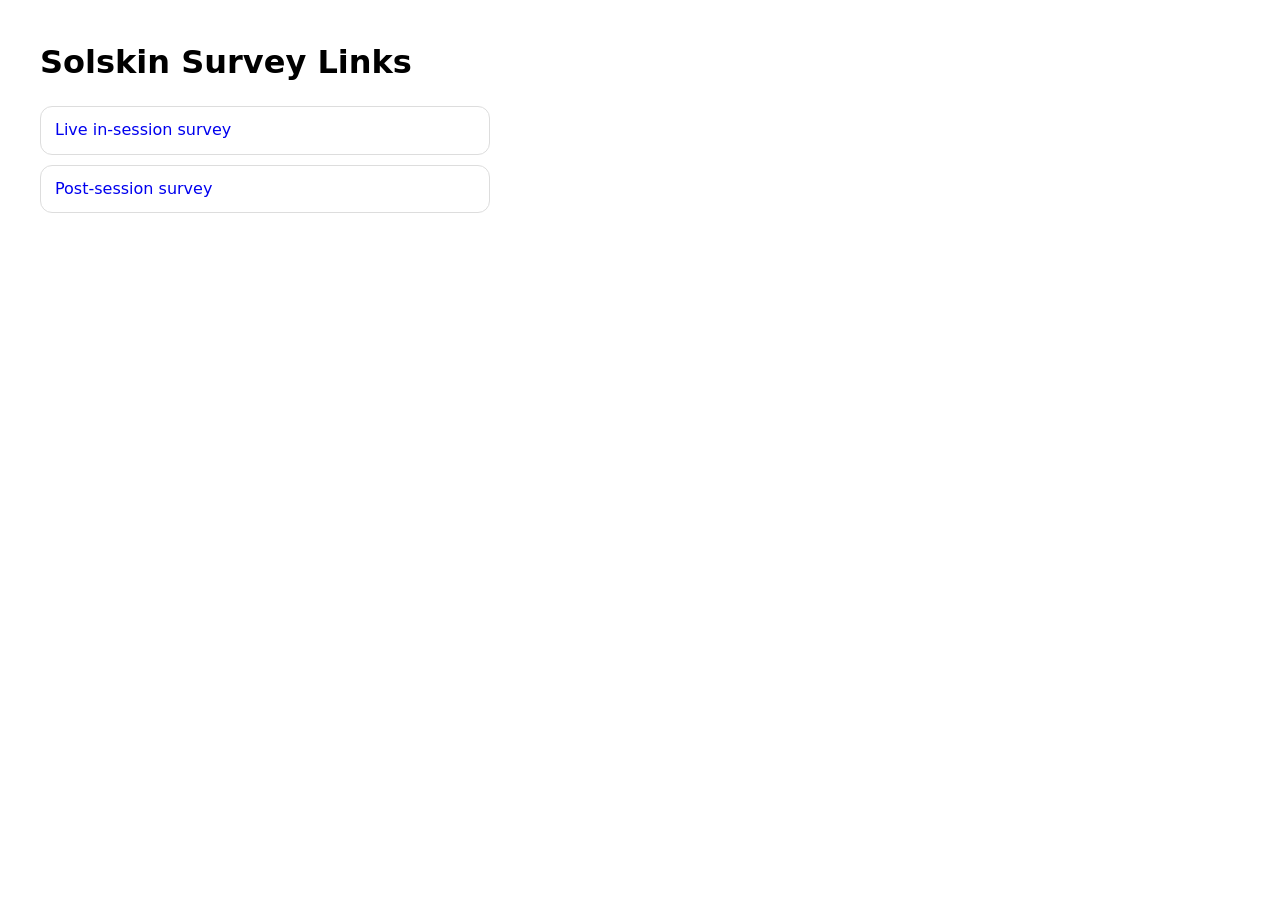
==== index.html @ 8ecad268 "Create index.html" ====
<!doctype html>
<html lang="en">
<head>
  <meta charset="utf-8" />
  <meta name="viewport" content="width=device-width,initial-scale=1" />
  <title>Solskin Surveys</title>
  <style>
    body{font-family:system-ui,-apple-system,Segoe UI,Roboto,Helvetica,Arial; margin:40px; line-height:1.4}
    a{display:block; padding:12px 14px; border:1px solid #ddd; border-radius:12px; text-decoration:none; margin:10px 0; max-width:420px}
    a:hover{background:#fafafa}
  </style>
</head>
<body>
  <h1>Solskin Survey Links</h1>
  <a href="./Live/">Live in-session survey</a>
  <a href="./Post/">Post-session survey</a>
</body>
</html>
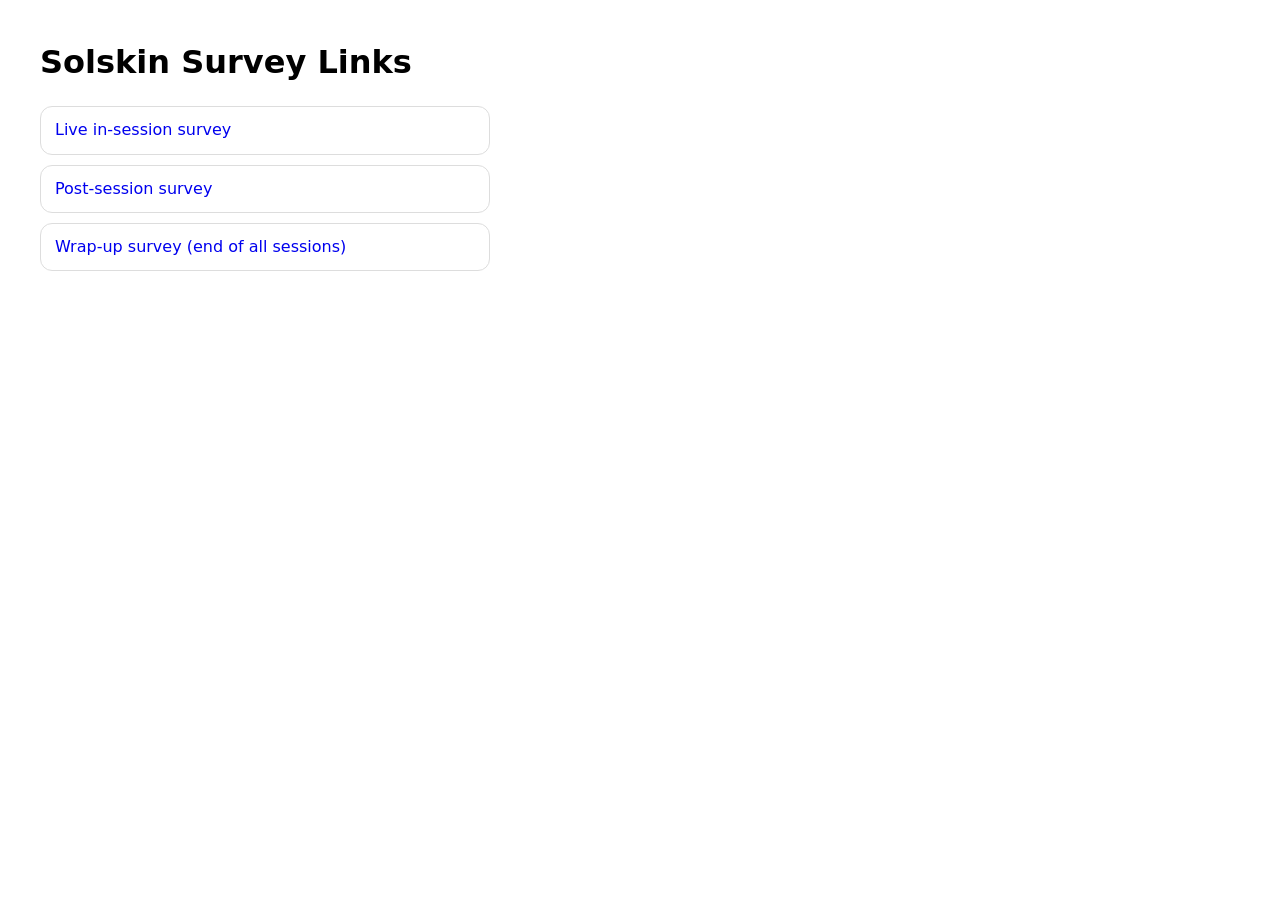
==== commit 39b0b19c: "Update index.html" ====
--- a/index.html
+++ b/index.html
@@ -14,5 +14,6 @@
   <h1>Solskin Survey Links</h1>
   <a href="./Live/">Live in-session survey</a>
   <a href="./Post/">Post-session survey</a>
+  <a href="./Wrapup/">Wrap-up survey (end of all sessions)</a>
 </body>
 </html>
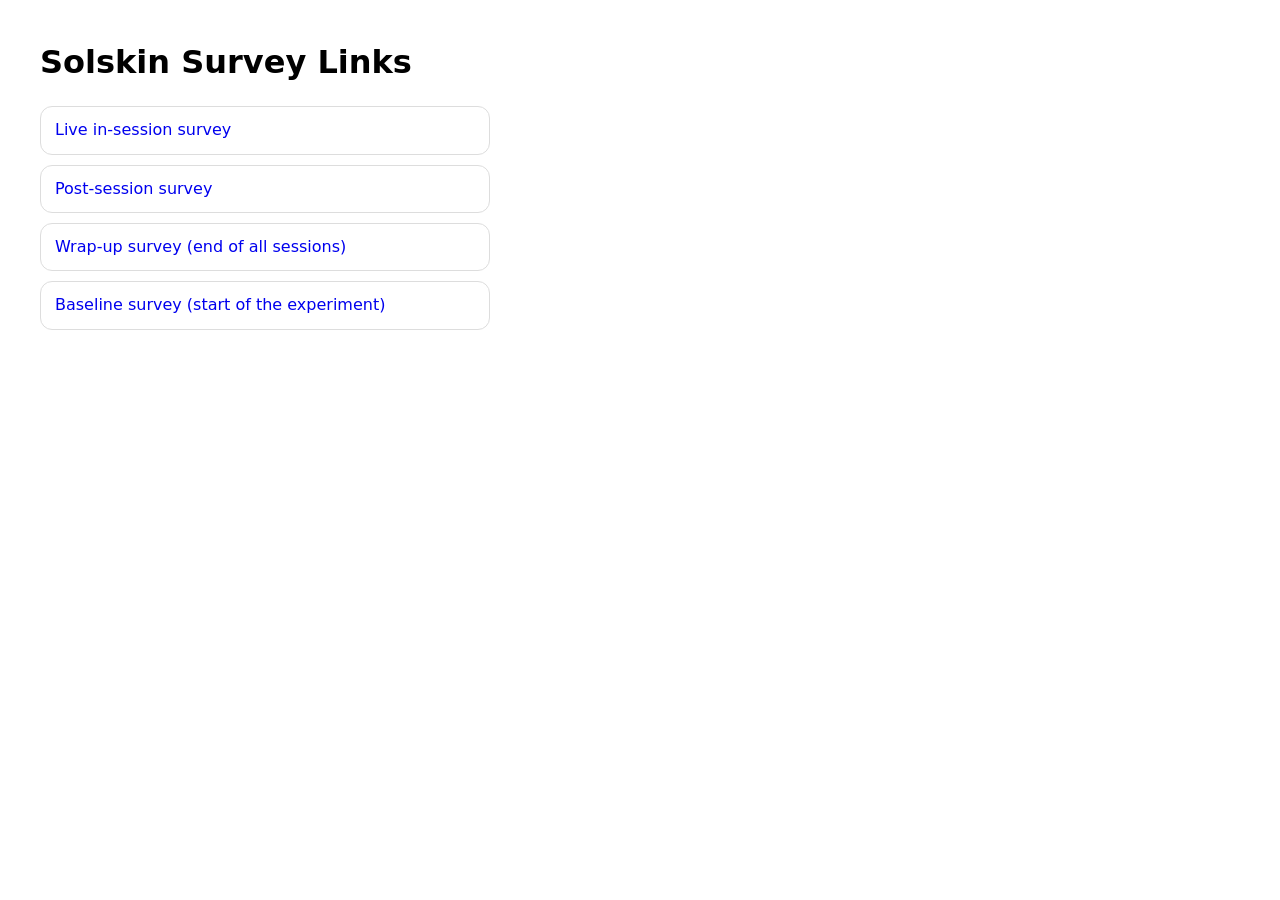
==== commit 99d0d5a4: "Update index.html" ====
--- a/index.html
+++ b/index.html
@@ -15,5 +15,6 @@
   <a href="./Live/">Live in-session survey</a>
   <a href="./Post/">Post-session survey</a>
   <a href="./Wrapup/">Wrap-up survey (end of all sessions)</a>
+  <a href="./Baseline/">Baseline survey (start of the experiment)</a>
 </body>
 </html>
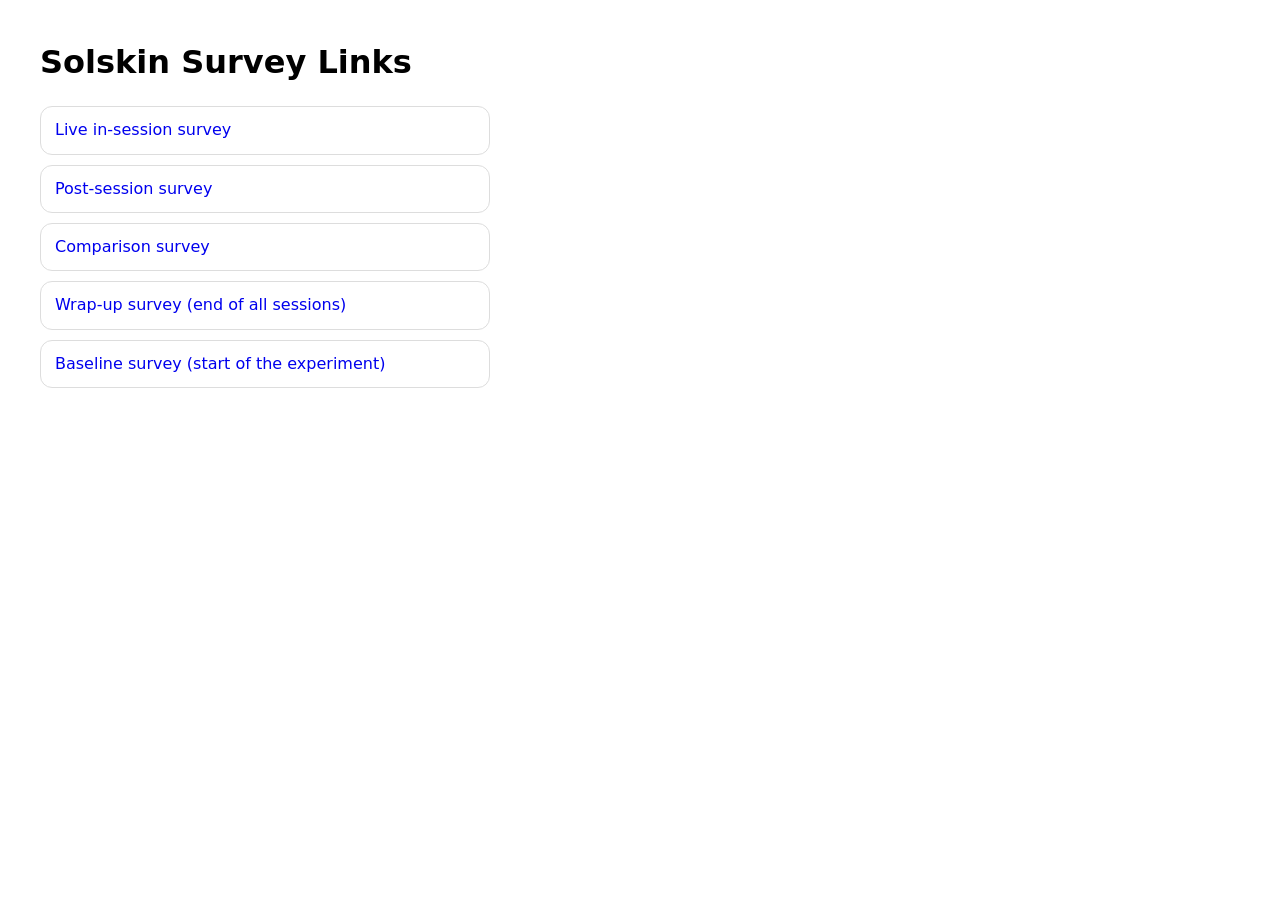
==== commit 01cec2fb: "Update index.html" ====
--- a/index.html
+++ b/index.html
@@ -14,6 +14,7 @@
   <h1>Solskin Survey Links</h1>
   <a href="./Live/">Live in-session survey</a>
   <a href="./Post/">Post-session survey</a>
+  <a href="./Compare/">Comparison survey</a>
   <a href="./Wrapup/">Wrap-up survey (end of all sessions)</a>
   <a href="./Baseline/">Baseline survey (start of the experiment)</a>
 </body>
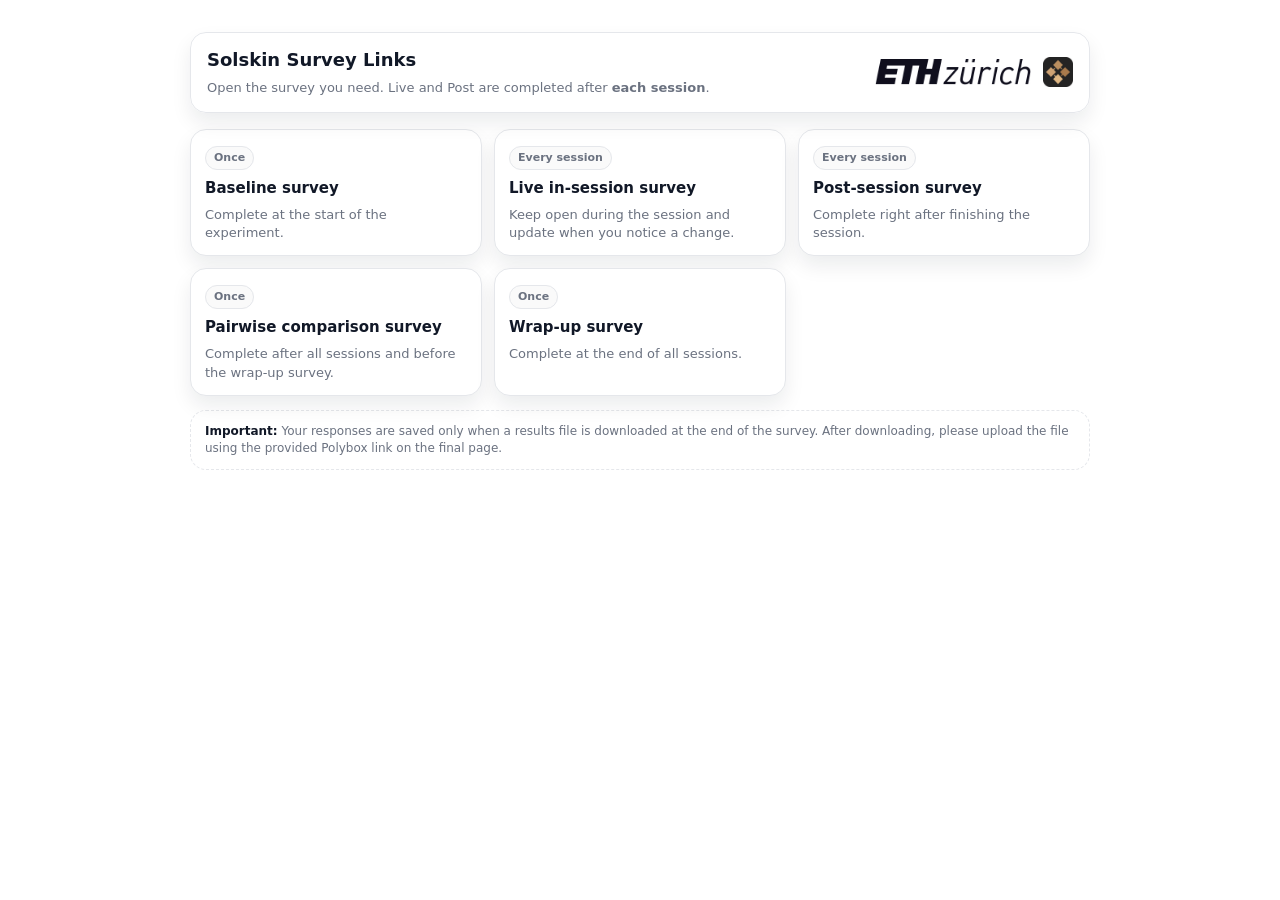
==== commit e0b86937: "Update index.html" ====
--- a/index.html
+++ b/index.html
@@ -5,17 +5,143 @@
   <meta name="viewport" content="width=device-width,initial-scale=1" />
   <title>Solskin Surveys</title>
   <style>
-    body{font-family:system-ui,-apple-system,Segoe UI,Roboto,Helvetica,Arial; margin:40px; line-height:1.4}
-    a{display:block; padding:12px 14px; border:1px solid #ddd; border-radius:12px; text-decoration:none; margin:10px 0; max-width:420px}
-    a:hover{background:#fafafa}
+    :root{
+      --bg:#ffffff;
+      --text:#111827;
+      --muted:#6b7280;
+      --line:#e5e7eb;
+      --card:#ffffff;
+      --accent:#c9a46a;
+      --accent2:#2563eb;
+      --shadow: 0 10px 20px rgba(17,24,39,.08);
+    }
+    *{box-sizing:border-box}
+    body{
+      font-family: ui-sans-serif, system-ui, -apple-system, Segoe UI, Roboto, Helvetica, Arial;
+      margin:0;
+      padding:32px 16px;
+      background:var(--bg);
+      color:var(--text);
+      line-height:1.45;
+    }
+    .wrap{max-width:900px; margin:0 auto}
+    .header{
+      display:flex; align-items:center; justify-content:space-between; gap:14px;
+      padding:14px 16px;
+      border:1px solid var(--line);
+      border-radius:16px;
+      background:rgba(255,255,255,.92);
+      backdrop-filter: blur(10px);
+      box-shadow: var(--shadow);
+    }
+    .logos{display:flex; align-items:center; gap:12px}
+    .logo{height:28px; width:auto; object-fit:contain}
+    .logo.eth{height:26px}
+    .logo.solskin{height:30px}
+    h1{font-size:18px; margin:0}
+    .sub{margin:6px 0 0; color:var(--muted); font-size:13px}
+    .grid{
+      display:grid;
+      grid-template-columns: repeat(auto-fit, minmax(260px, 1fr));
+      gap:12px;
+      margin-top:16px;
+    }
+    .card{
+      border:1px solid var(--line);
+      border-radius:16px;
+      background:var(--card);
+      box-shadow: var(--shadow);
+      padding:14px 14px 12px;
+      text-decoration:none;
+      color:inherit;
+      display:block;
+      transition: transform .06s ease, border-color .12s ease;
+    }
+    .card:hover{
+      border-color: rgba(201,164,106,.9);
+      transform: translateY(-1px);
+    }
+    .kicker{
+      display:inline-flex;
+      align-items:center;
+      gap:8px;
+      font-size:12px;
+      color:var(--muted);
+      margin-bottom:8px;
+    }
+    .badge{
+      font-size:11px;
+      padding:3px 8px;
+      border-radius:999px;
+      border:1px solid var(--line);
+      background:#fafafa;
+      color:var(--muted);
+      font-weight:700;
+      white-space:nowrap;
+    }
+    .title{font-weight:900; font-size:15px; margin:0 0 6px}
+    .desc{margin:0; color:var(--muted); font-size:13px}
+    .note{
+      margin-top:14px;
+      border:1px dashed var(--line);
+      border-radius:16px;
+      padding:12px 14px;
+      color:var(--muted);
+      font-size:12px;
+      background:#fff;
+    }
+    .note strong{color:var(--text)}
   </style>
 </head>
 <body>
-  <h1>Solskin Survey Links</h1>
-  <a href="./Live/">Live in-session survey</a>
-  <a href="./Post/">Post-session survey</a>
-  <a href="./Compare/">Comparison survey</a>
-  <a href="./Wrapup/">Wrap-up survey (end of all sessions)</a>
-  <a href="./Baseline/">Baseline survey (start of the experiment)</a>
+  <div class="wrap">
+    <div class="header">
+      <div>
+        <h1>Solskin Survey Links</h1>
+        <div class="sub">Open the survey you need. Live and Post are completed after <strong>each session</strong>.</div>
+      </div>
+      <div class="logos" aria-hidden="true">
+        <img class="logo eth" src="./Assets/eth_logo.jpg" alt="ETH Zürich" />
+        <img class="logo solskin" src="./Assets/solskin_logo.png" alt="Solskin" />
+      </div>
+    </div>
+
+    <div class="grid">
+      <a class="card" href="./Baseline/">
+        <div class="kicker"><span class="badge">Once</span></div>
+        <p class="title">Baseline survey</p>
+        <p class="desc">Complete at the start of the experiment.</p>
+      </a>
+
+      <a class="card" href="./Live/">
+        <div class="kicker"><span class="badge">Every session</span></div>
+        <p class="title">Live in-session survey</p>
+        <p class="desc">Keep open during the session and update when you notice a change.</p>
+      </a>
+
+      <a class="card" href="./Post/">
+        <div class="kicker"><span class="badge">Every session</span></div>
+        <p class="title">Post-session survey</p>
+        <p class="desc">Complete right after finishing the session.</p>
+      </a>
+
+      <a class="card" href="./Compare/">
+        <div class="kicker"><span class="badge">Once</span></div>
+        <p class="title">Pairwise comparison survey</p>
+        <p class="desc">Complete after all sessions and before the wrap-up survey.</p>
+      </a>
+
+      <a class="card" href="./Wrapup/">
+        <div class="kicker"><span class="badge">Once</span></div>
+        <p class="title">Wrap-up survey</p>
+        <p class="desc">Complete at the end of all sessions.</p>
+      </a>
+    </div>
+
+    <div class="note">
+      <strong>Important:</strong> Your responses are saved only when a results file is downloaded at the end of the survey.  
+      After downloading, please upload the file using the provided Polybox link on the final page.
+    </div>
+  </div>
 </body>
 </html>
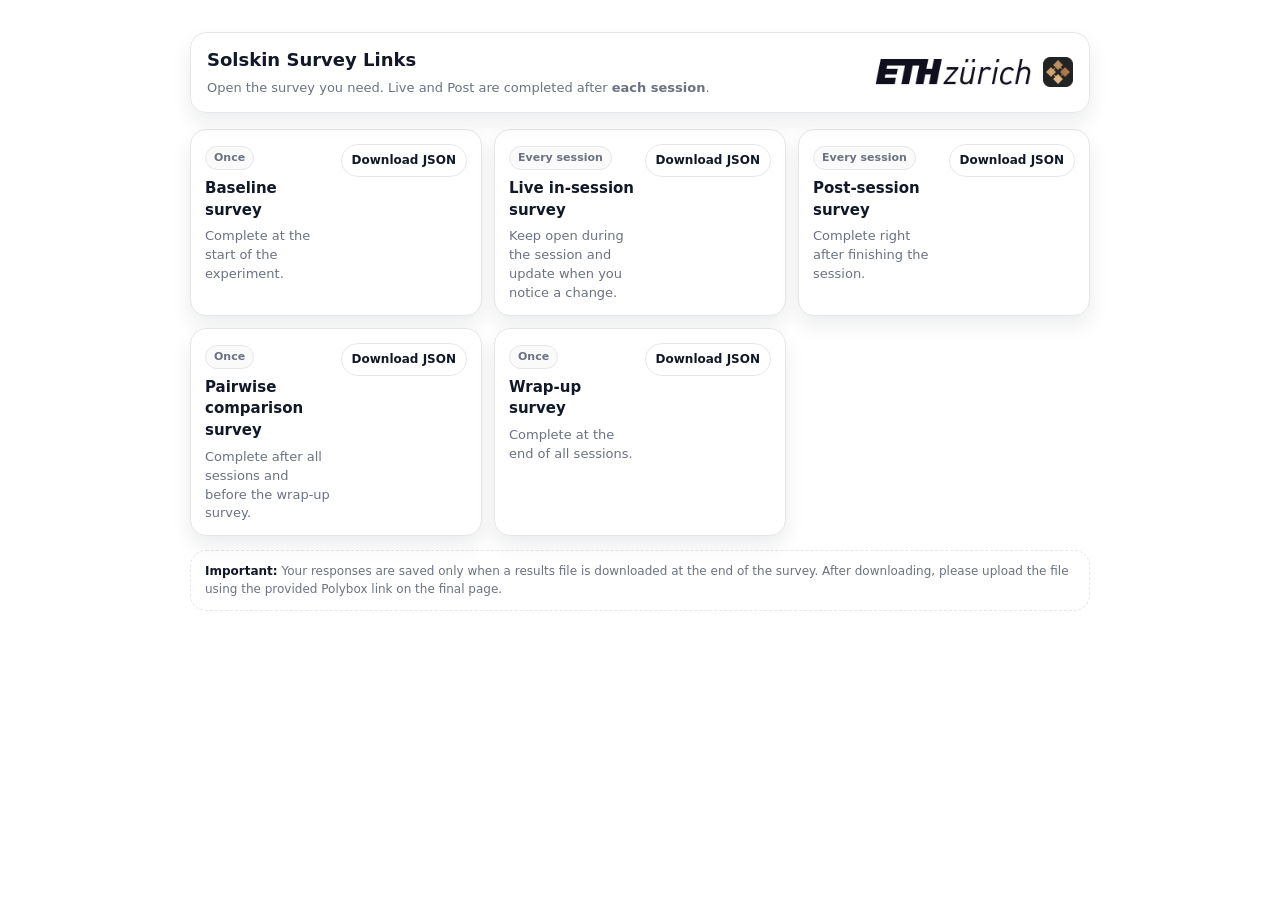
==== commit 1e76f362: "Update index.html" ====
--- a/index.html
+++ b/index.html
@@ -3,7 +3,7 @@
 <head>
   <meta charset="utf-8" />
   <meta name="viewport" content="width=device-width,initial-scale=1" />
-  <title>Solskin Surveys</title>
+  <title>Solskin AI & ETH Zurich Phase II study </title>
   <style>
     :root{
       --bg:#ffffff;
@@ -52,15 +52,22 @@
       background:var(--card);
       box-shadow: var(--shadow);
       padding:14px 14px 12px;
+      color:inherit;
+      display:block;
+    }
+    .cardTop{
+      display:flex;
+      align-items:flex-start;
+      justify-content:space-between;
+      gap:10px;
+    }
+    .cardMainLink{
       text-decoration:none;
       color:inherit;
-      display:block;
-      transition: transform .06s ease, border-color .12s ease;
-    }
-    .card:hover{
-      border-color: rgba(201,164,106,.9);
-      transform: translateY(-1px);
-    }
+      flex:1;
+      min-width:0;
+    }
+    .card:hover{border-color: rgba(201,164,106,.65)}
     .kicker{
       display:inline-flex;
       align-items:center;
@@ -81,6 +88,21 @@
     }
     .title{font-weight:900; font-size:15px; margin:0 0 6px}
     .desc{margin:0; color:var(--muted); font-size:13px}
+
+    .dlBtn{
+      text-decoration:none;
+      border:1px solid var(--line);
+      background:#fff;
+      color:var(--text);
+      border-radius:999px;
+      padding:7px 10px;
+      font-size:12px;
+      font-weight:800;
+      white-space:nowrap;
+      flex:0 0 auto;
+    }
+    .dlBtn:hover{border-color: rgba(37,99,235,.45); box-shadow: 0 0 0 3px rgba(37,99,235,.08);}
+
     .note{
       margin-top:14px;
       border:1px dashed var(--line);
@@ -107,39 +129,71 @@
     </div>
 
     <div class="grid">
-      <a class="card" href="./Baseline/">
-        <div class="kicker"><span class="badge">Once</span></div>
-        <p class="title">Baseline survey</p>
-        <p class="desc">Complete at the start of the experiment.</p>
-      </a>
-
-      <a class="card" href="./Live/">
-        <div class="kicker"><span class="badge">Every session</span></div>
-        <p class="title">Live in-session survey</p>
-        <p class="desc">Keep open during the session and update when you notice a change.</p>
-      </a>
-
-      <a class="card" href="./Post/">
-        <div class="kicker"><span class="badge">Every session</span></div>
-        <p class="title">Post-session survey</p>
-        <p class="desc">Complete right after finishing the session.</p>
-      </a>
-
-      <a class="card" href="./Compare/">
-        <div class="kicker"><span class="badge">Once</span></div>
-        <p class="title">Pairwise comparison survey</p>
-        <p class="desc">Complete after all sessions and before the wrap-up survey.</p>
-      </a>
-
-      <a class="card" href="./Wrapup/">
-        <div class="kicker"><span class="badge">Once</span></div>
-        <p class="title">Wrap-up survey</p>
-        <p class="desc">Complete at the end of all sessions.</p>
-      </a>
+
+      <!-- Baseline -->
+      <div class="card">
+        <div class="cardTop">
+          <a class="cardMainLink" href="./Baseline/">
+            <div class="kicker"><span class="badge">Once</span></div>
+            <p class="title">Baseline survey</p>
+            <p class="desc">Complete at the start of the experiment.</p>
+          </a>
+          <a class="dlBtn" href="./Baseline/base_survey.json" download>Download JSON</a>
+        </div>
+      </div>
+
+      <!-- Live -->
+      <div class="card">
+        <div class="cardTop">
+          <a class="cardMainLink" href="./Live/">
+            <div class="kicker"><span class="badge">Every session</span></div>
+            <p class="title">Live in-session survey</p>
+            <p class="desc">Keep open during the session and update when you notice a change.</p>
+          </a>
+          <a class="dlBtn" href="./Live/live_survey.json" download>Download JSON</a>
+        </div>
+      </div>
+
+      <!-- Post -->
+      <div class="card">
+        <div class="cardTop">
+          <a class="cardMainLink" href="./Post/">
+            <div class="kicker"><span class="badge">Every session</span></div>
+            <p class="title">Post-session survey</p>
+            <p class="desc">Complete right after finishing the session.</p>
+          </a>
+          <a class="dlBtn" href="./Post/post_survey.json" download>Download JSON</a>
+        </div>
+      </div>
+
+      <!-- Compare -->
+      <div class="card">
+        <div class="cardTop">
+          <a class="cardMainLink" href="./Compare/">
+            <div class="kicker"><span class="badge">Once</span></div>
+            <p class="title">Pairwise comparison survey</p>
+            <p class="desc">Complete after all sessions and before the wrap-up survey.</p>
+          </a>
+          <a class="dlBtn" href="./Compare/compare.json" download>Download JSON</a>
+        </div>
+      </div>
+
+      <!-- Wrap-up -->
+      <div class="card">
+        <div class="cardTop">
+          <a class="cardMainLink" href="./Wrapup/">
+            <div class="kicker"><span class="badge">Once</span></div>
+            <p class="title">Wrap-up survey</p>
+            <p class="desc">Complete at the end of all sessions.</p>
+          </a>
+          <a class="dlBtn" href="./Wrapup/wrapup_survey.json" download>Download JSON</a>
+        </div>
+      </div>
+
     </div>
 
     <div class="note">
-      <strong>Important:</strong> Your responses are saved only when a results file is downloaded at the end of the survey.  
+      <strong>Important:</strong> Your responses are saved only when a results file is downloaded at the end of the survey.
       After downloading, please upload the file using the provided Polybox link on the final page.
     </div>
   </div>
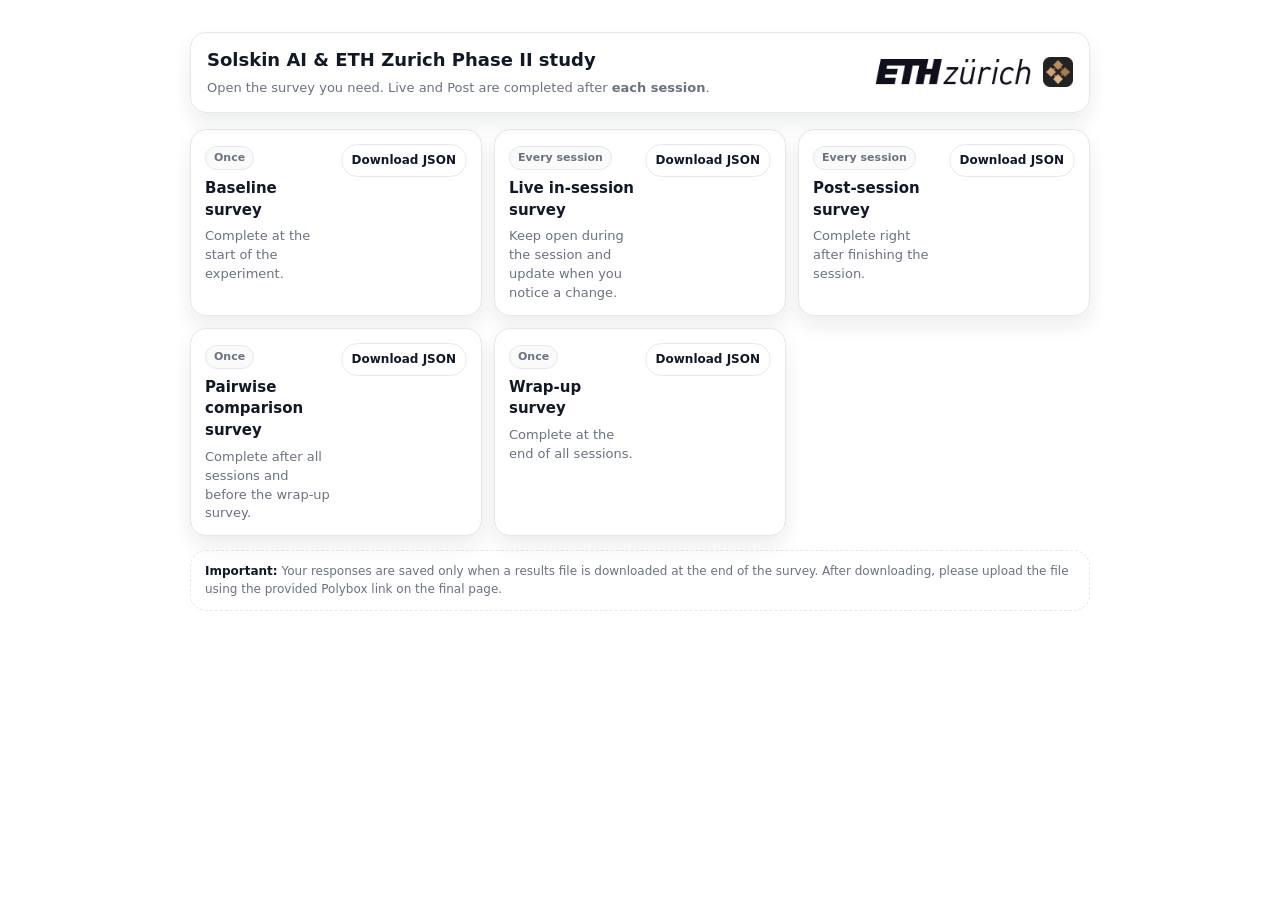
==== commit 92c7ad5a: "Update index.html" ====
--- a/index.html
+++ b/index.html
@@ -119,7 +119,7 @@
   <div class="wrap">
     <div class="header">
       <div>
-        <h1>Solskin Survey Links</h1>
+        <h1>Solskin AI & ETH Zurich Phase II study</h1>
         <div class="sub">Open the survey you need. Live and Post are completed after <strong>each session</strong>.</div>
       </div>
       <div class="logos" aria-hidden="true">
